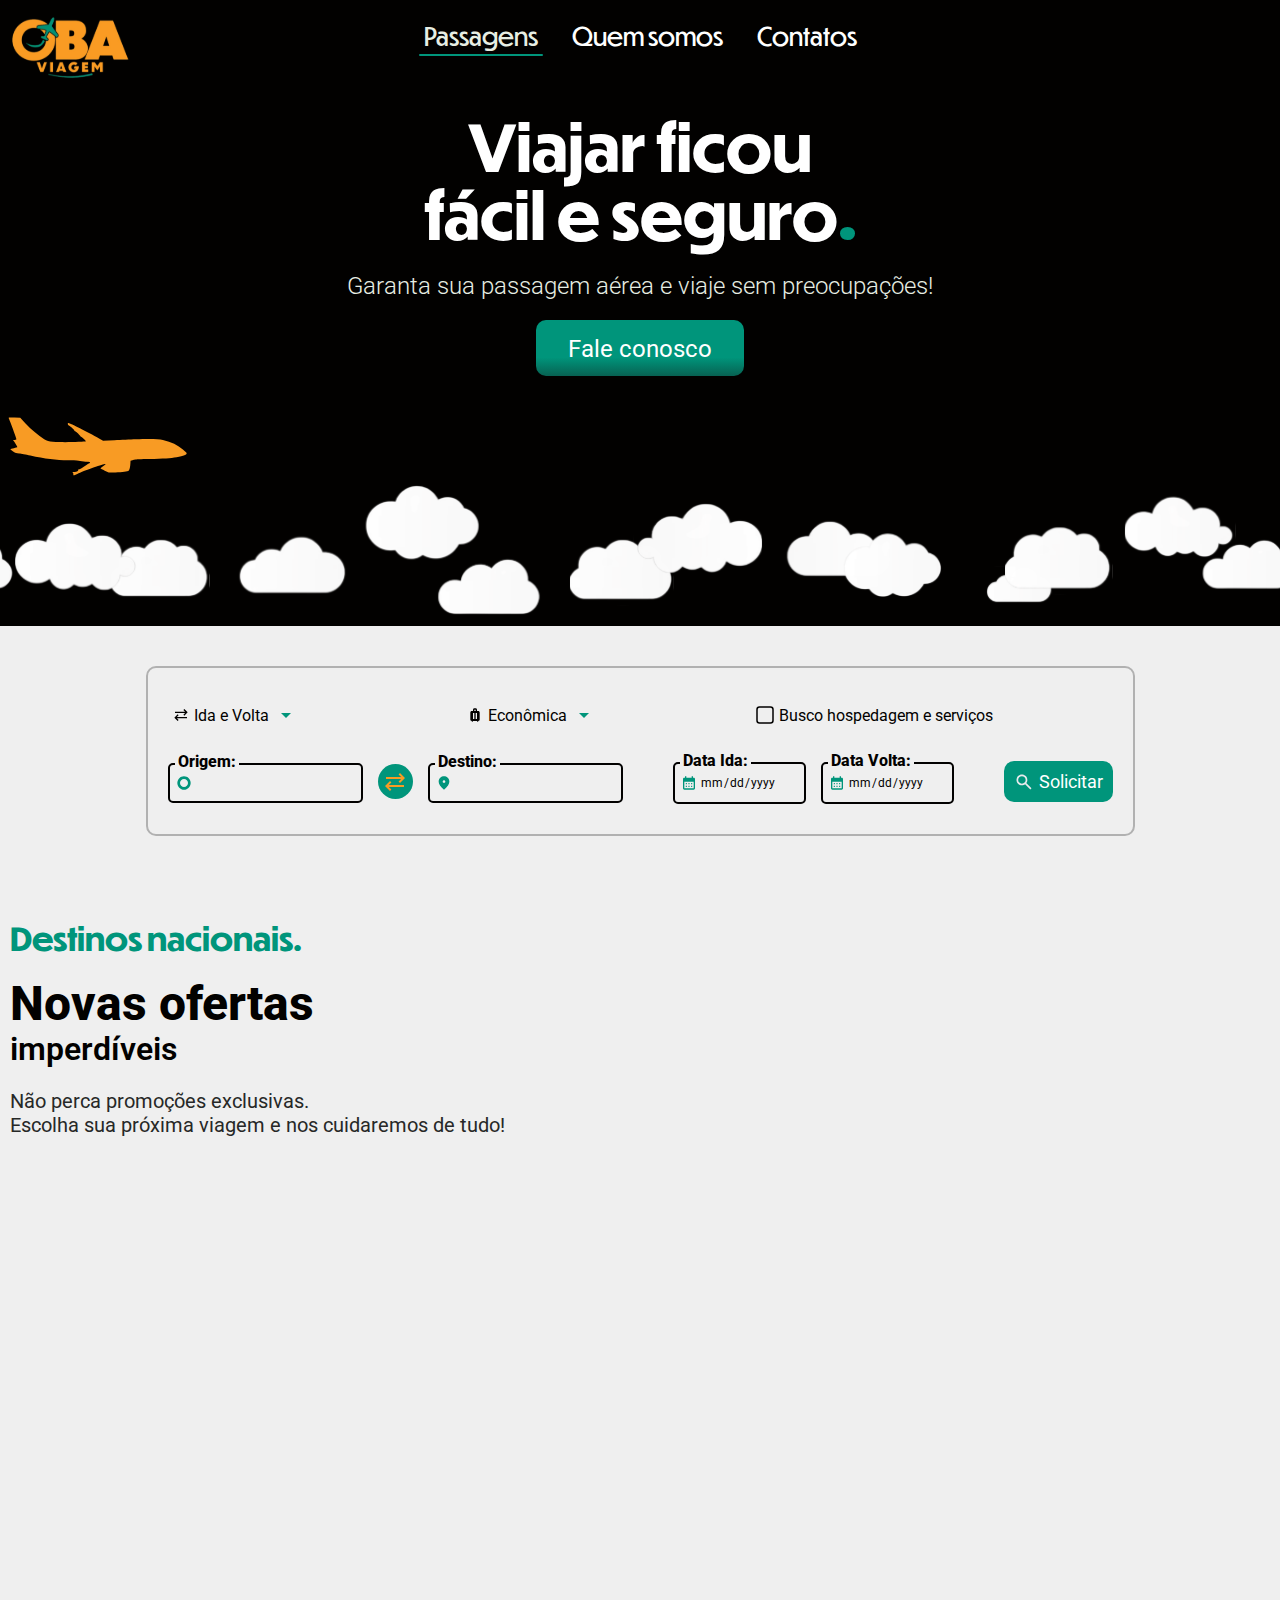
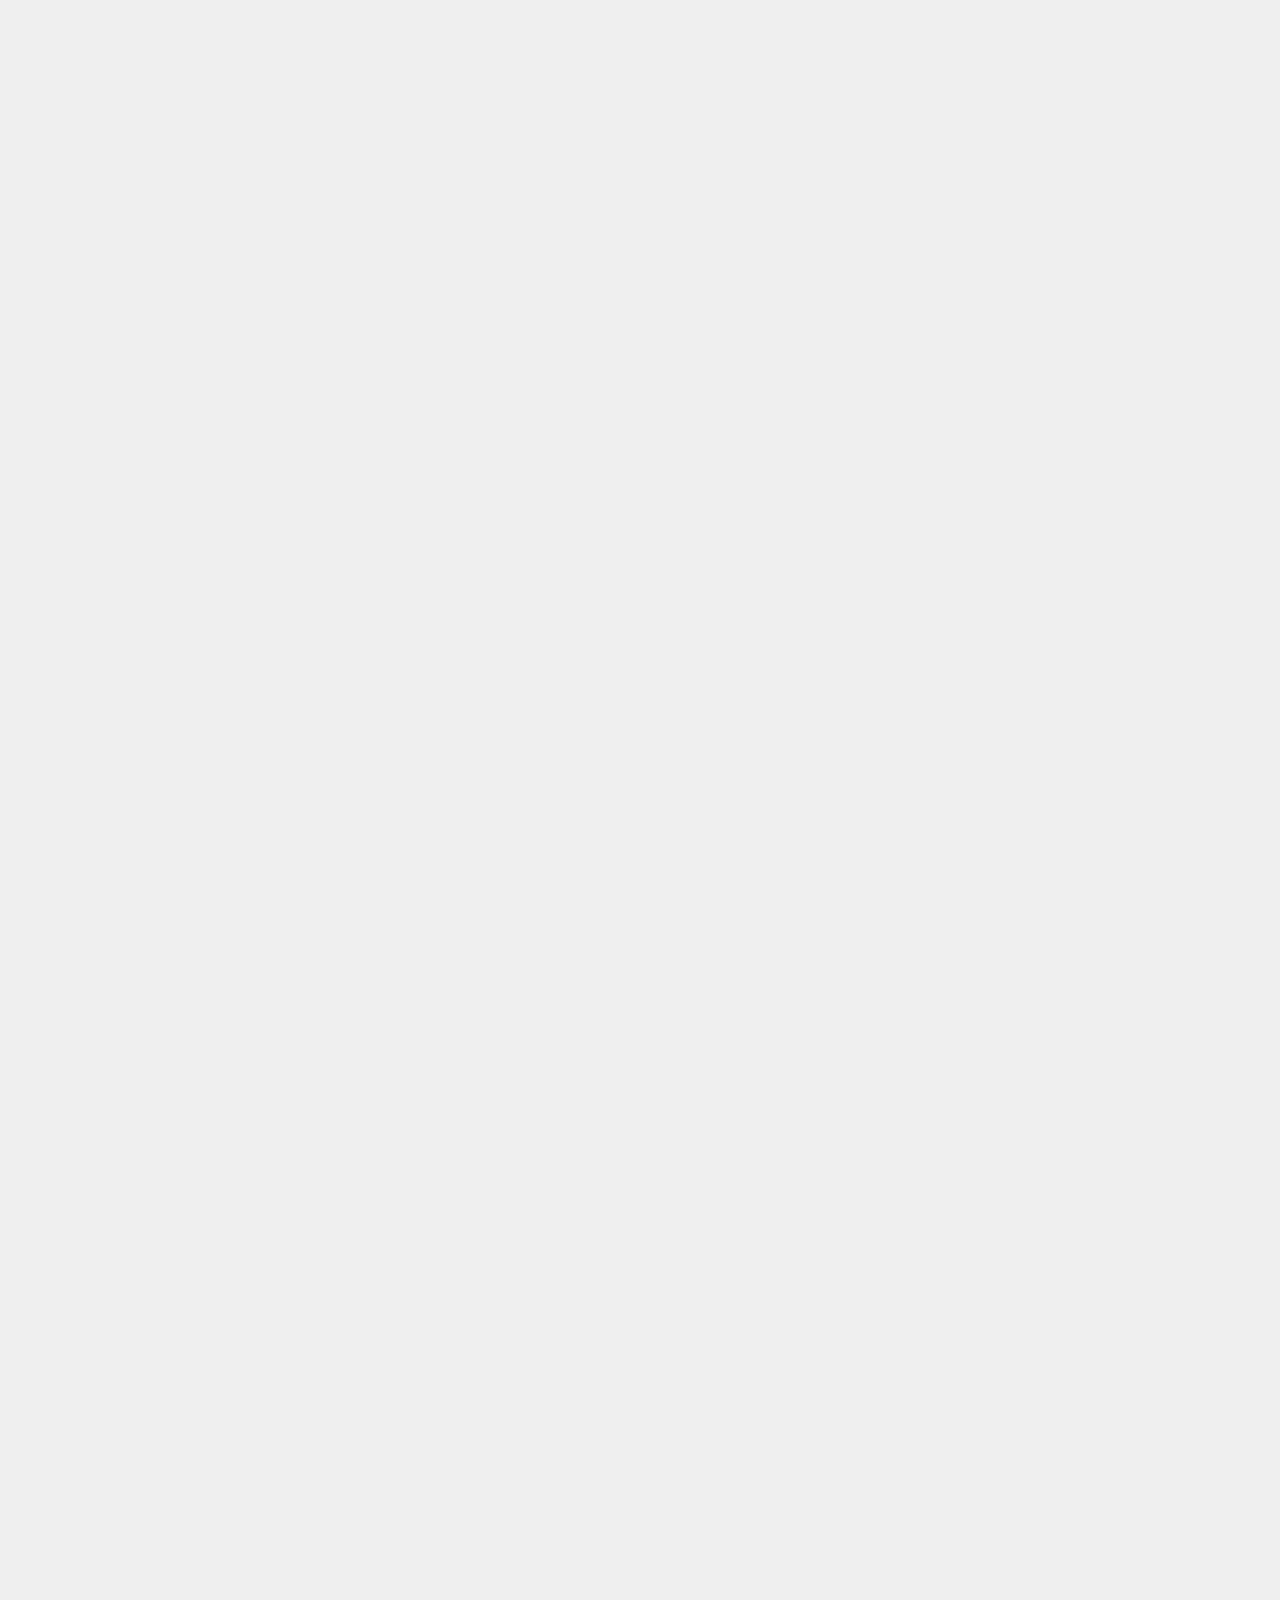
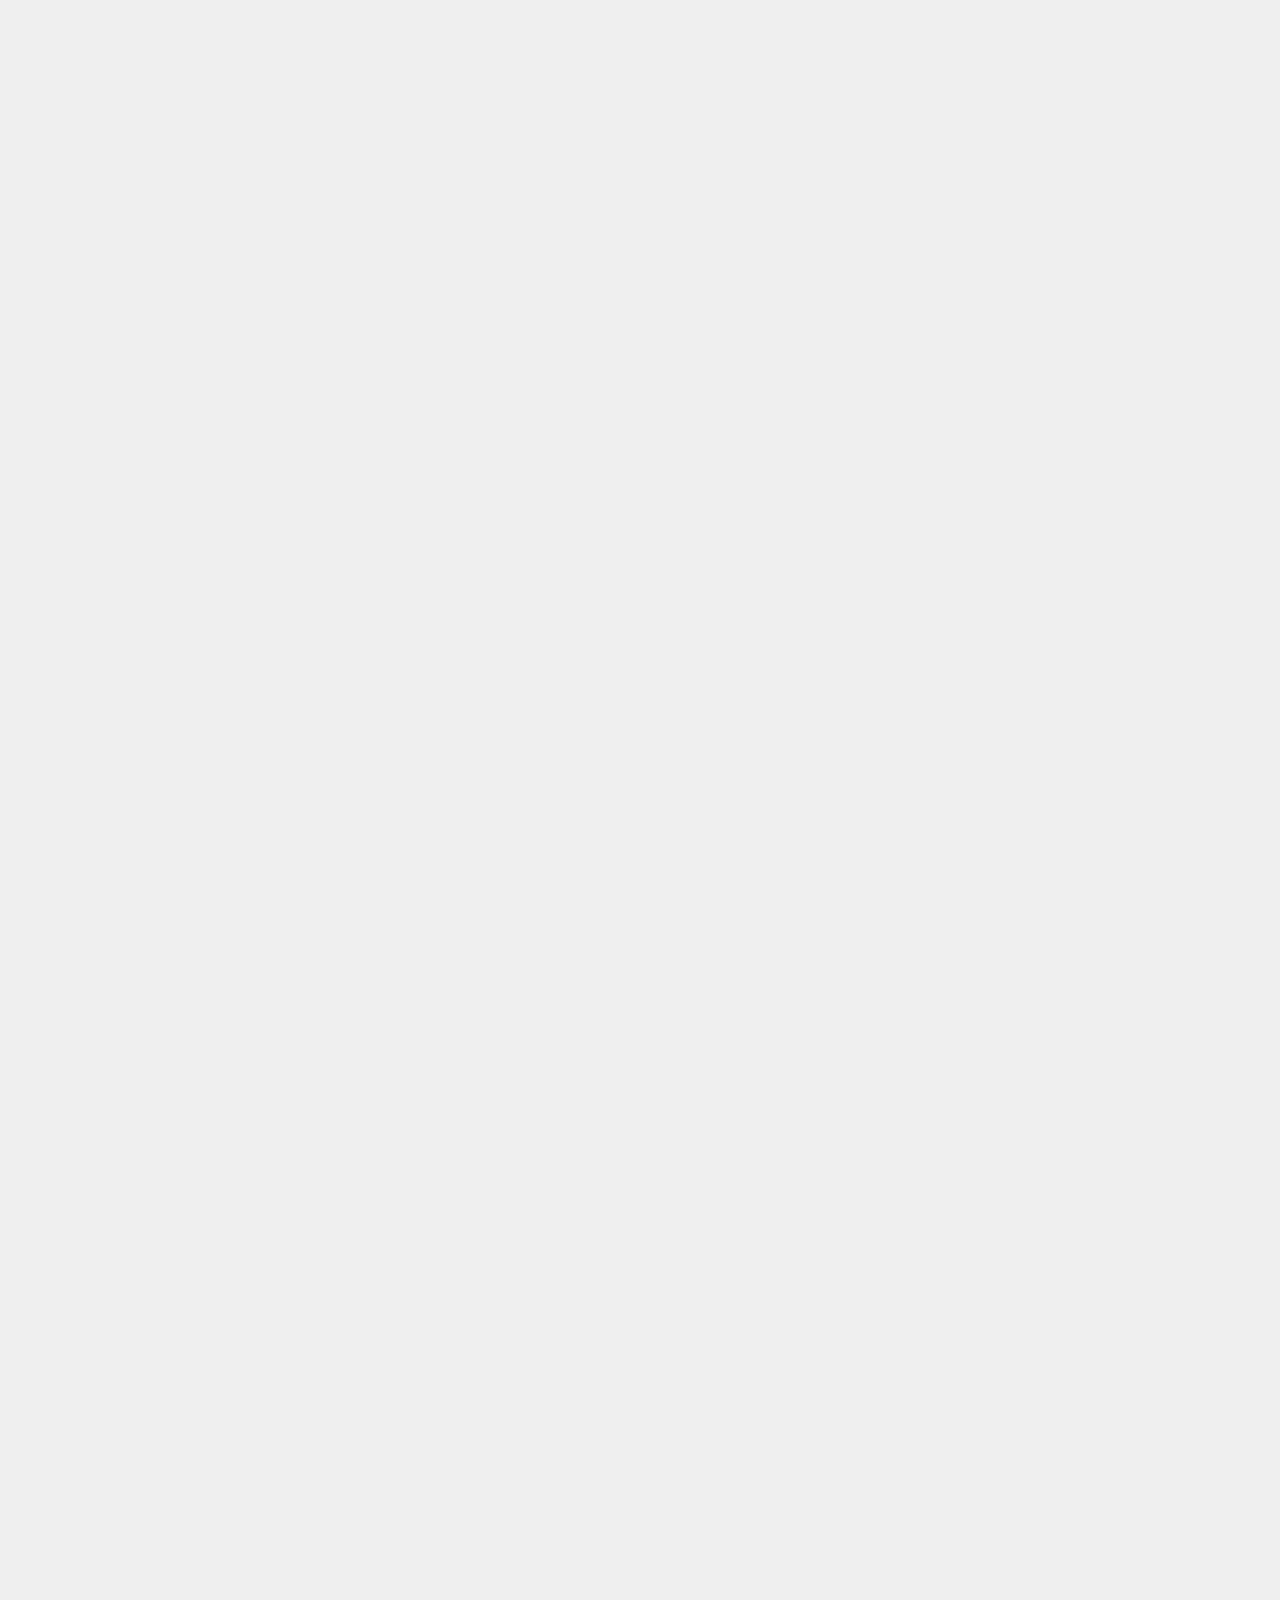
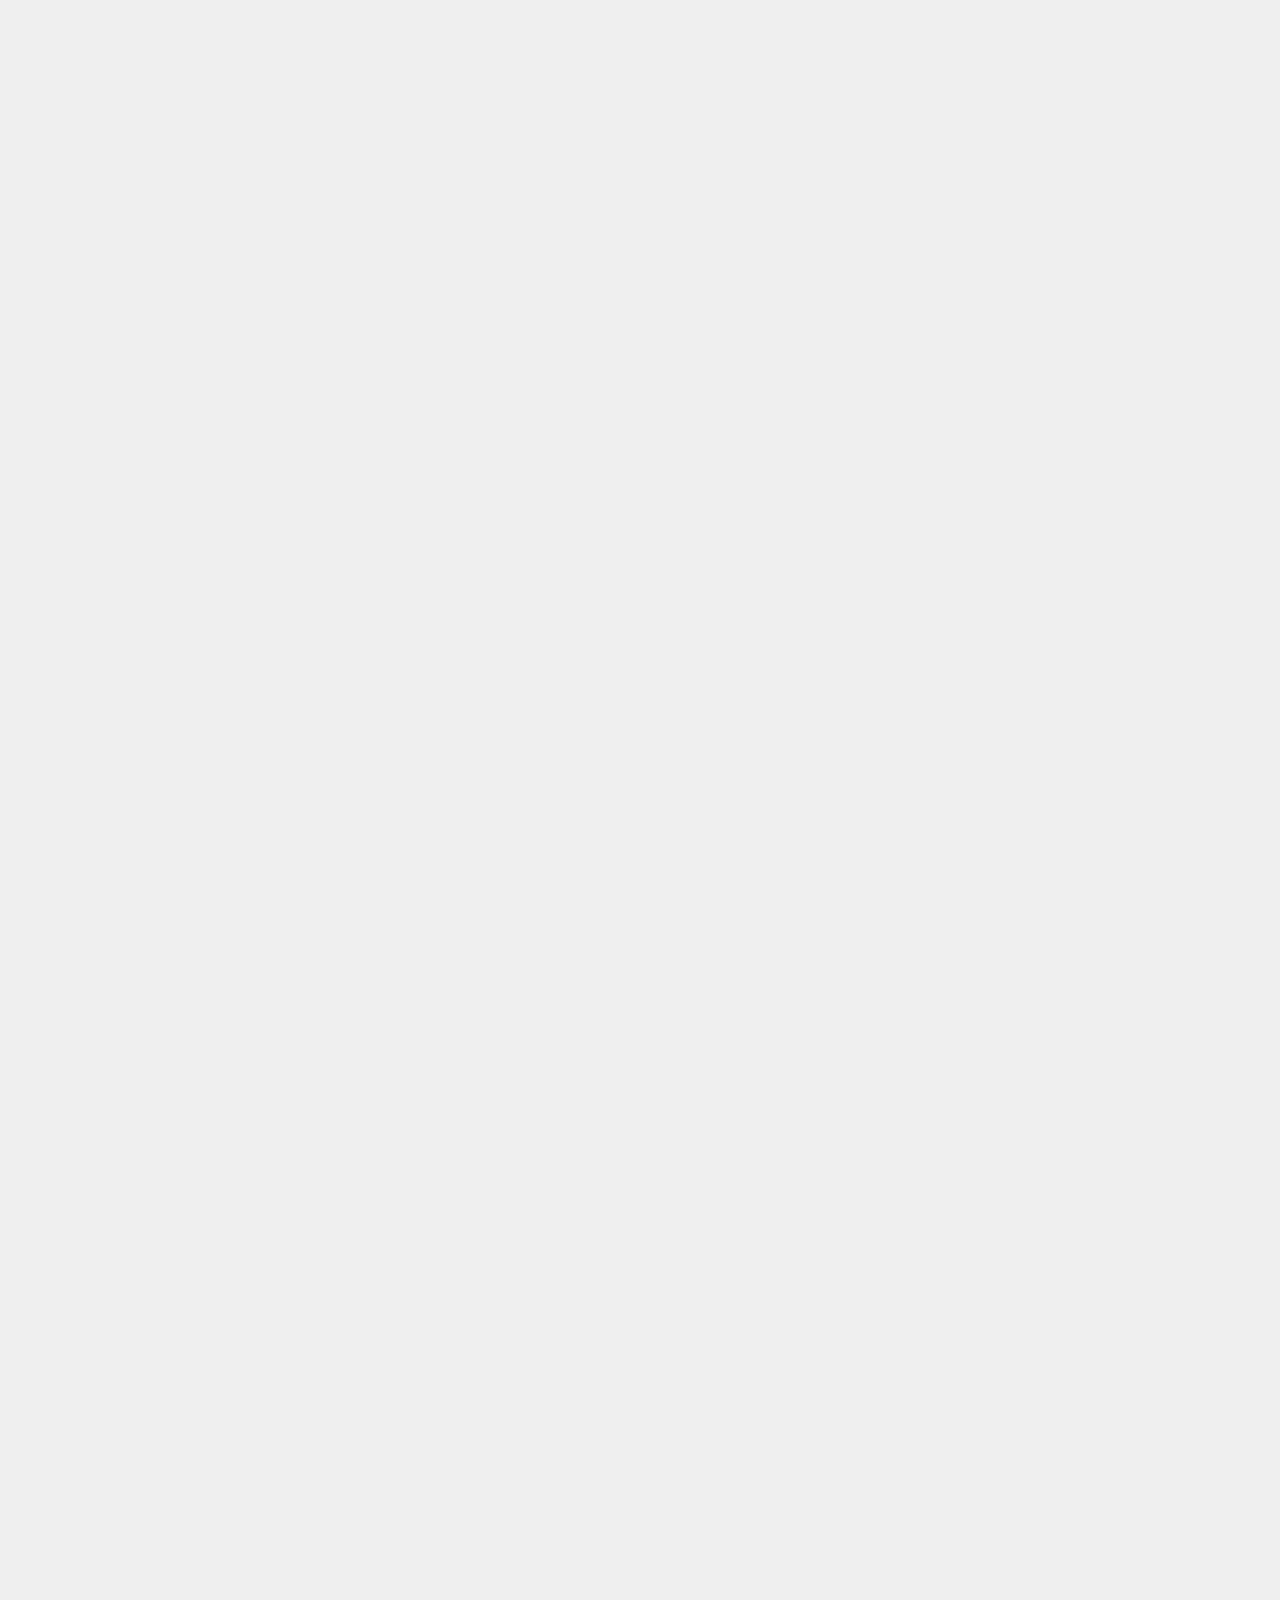
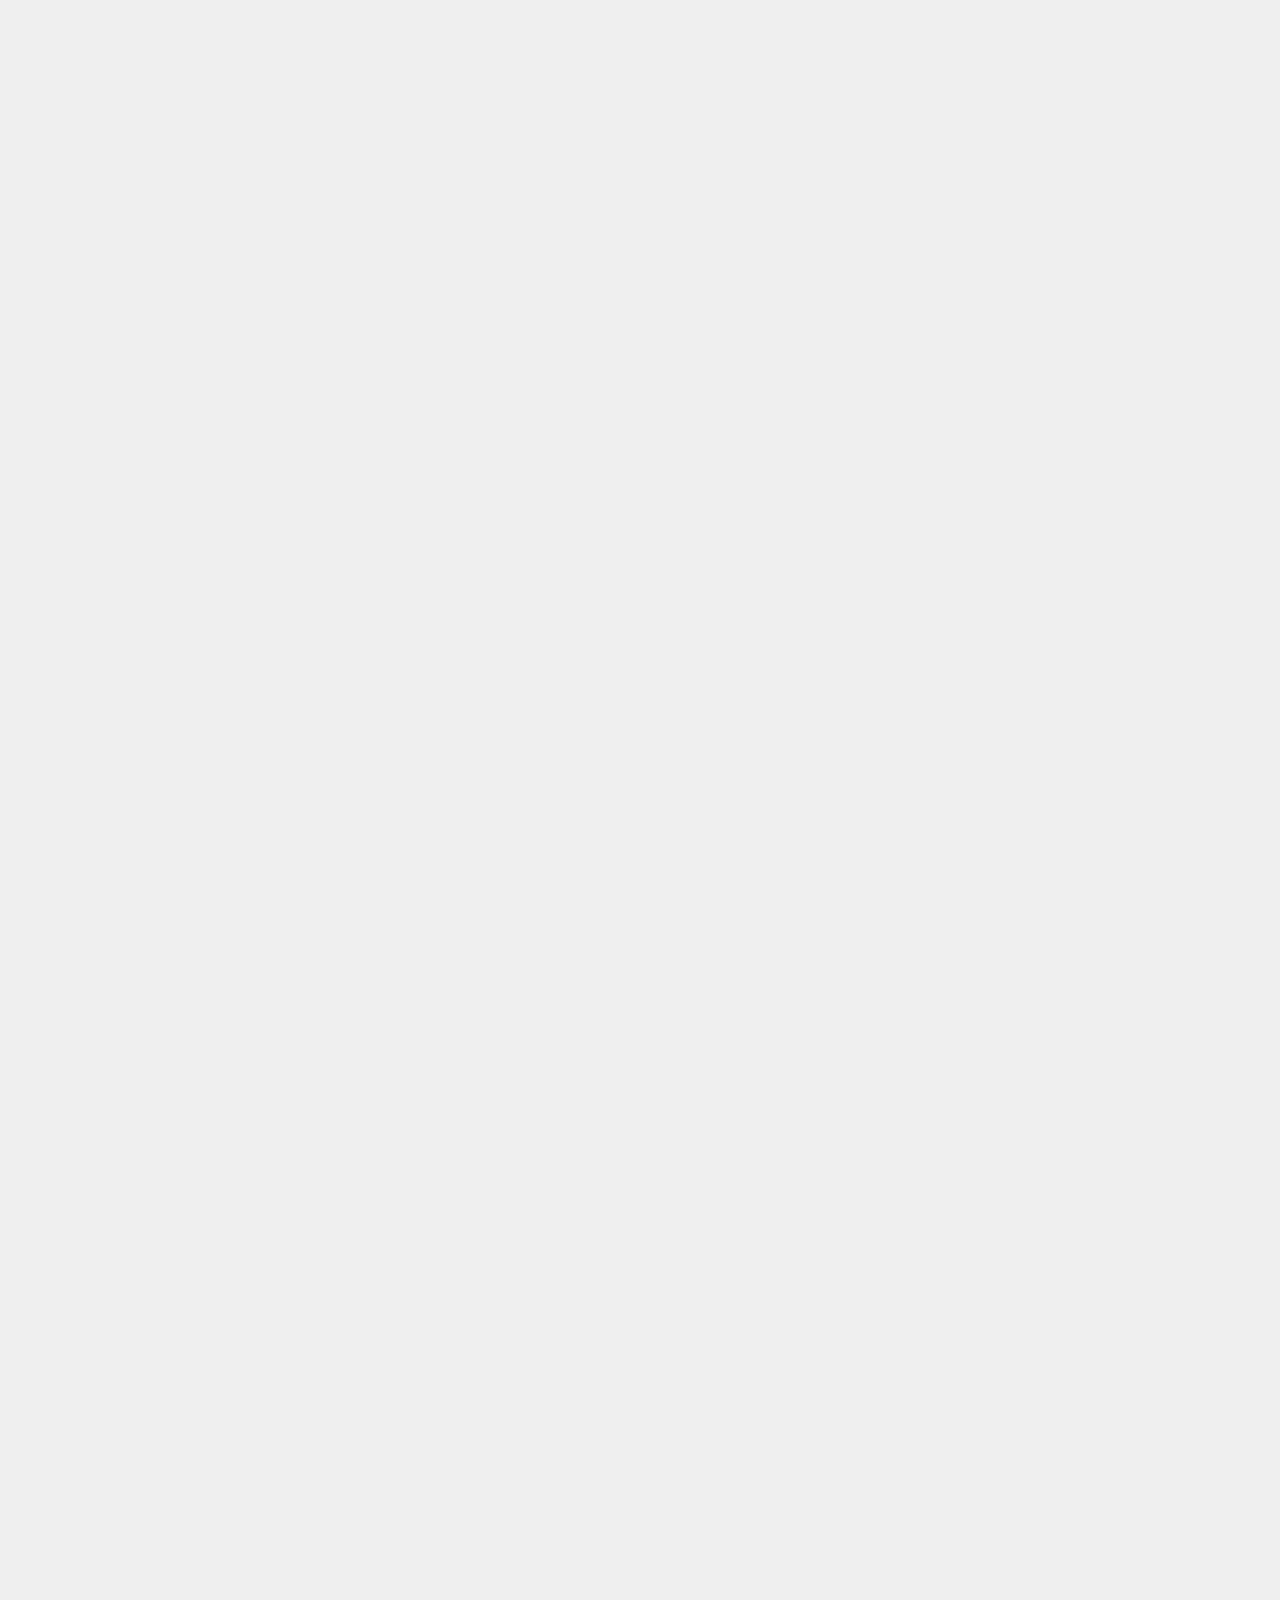
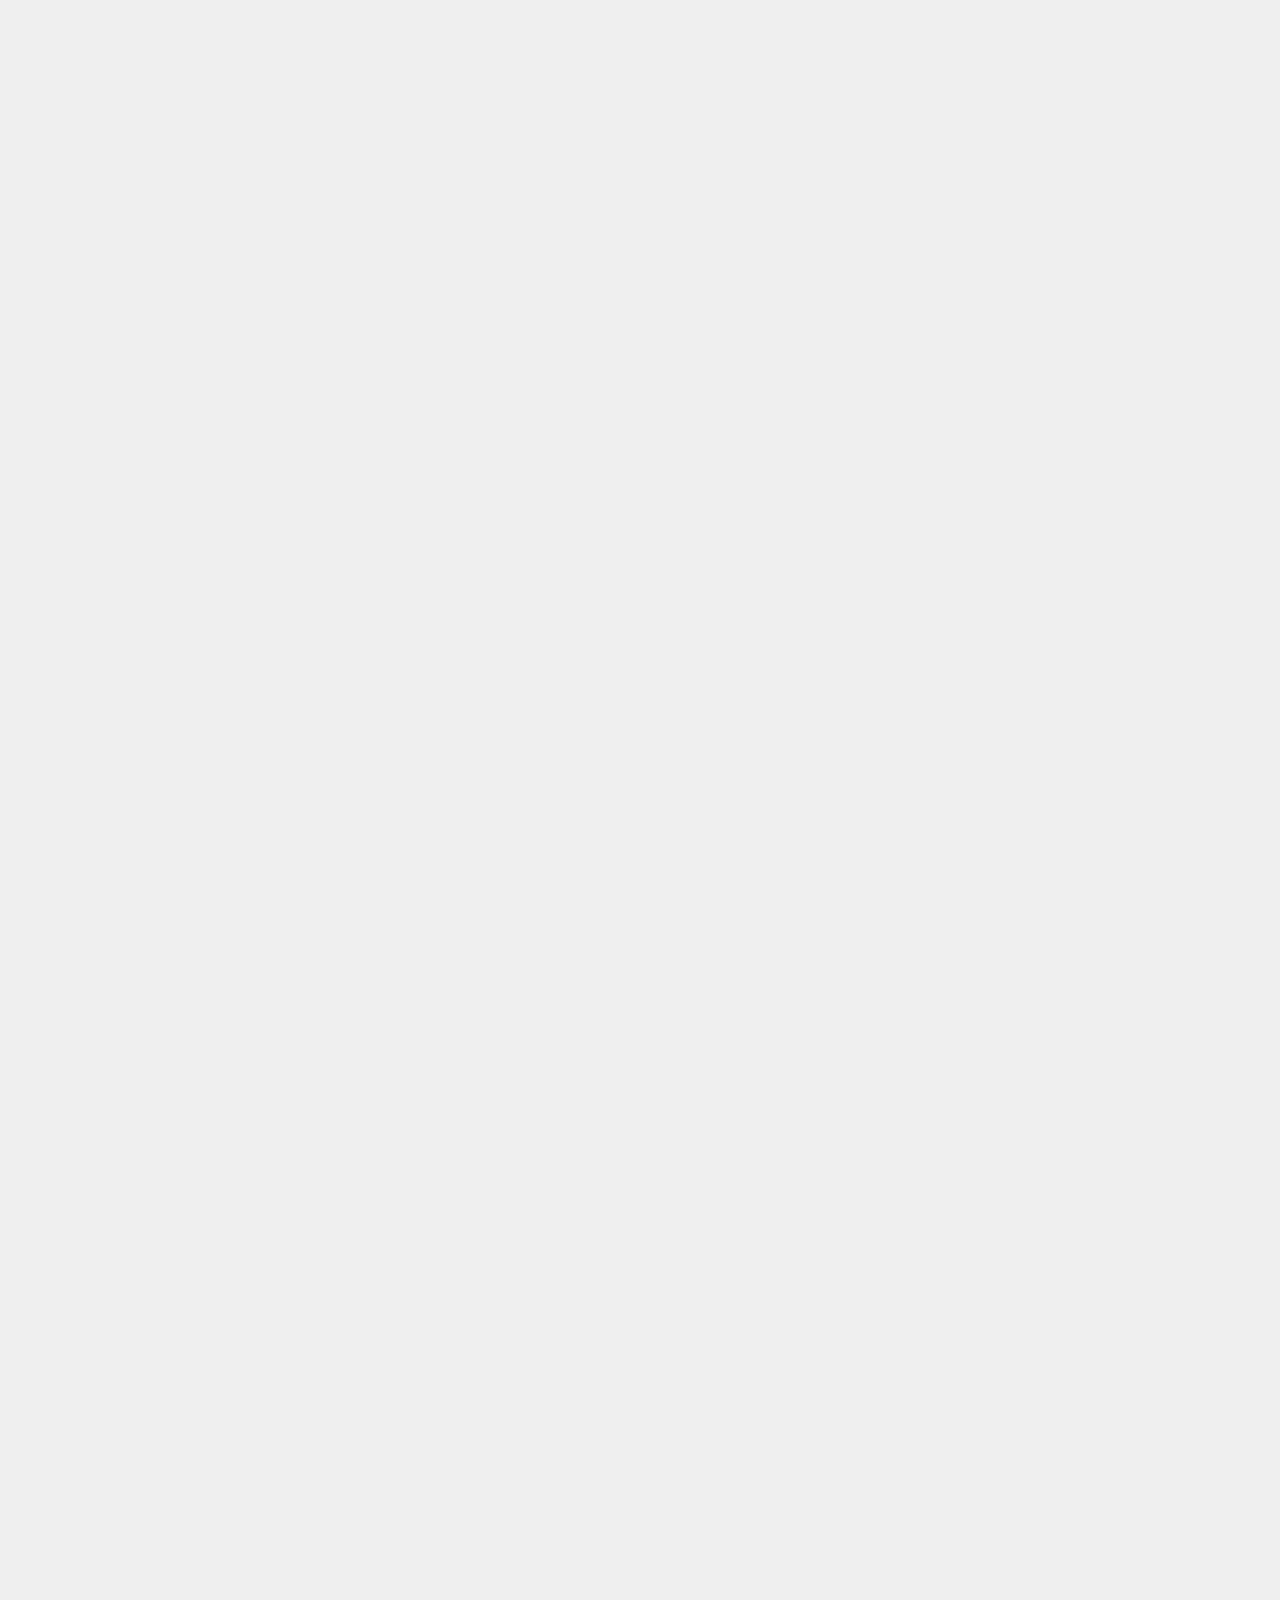
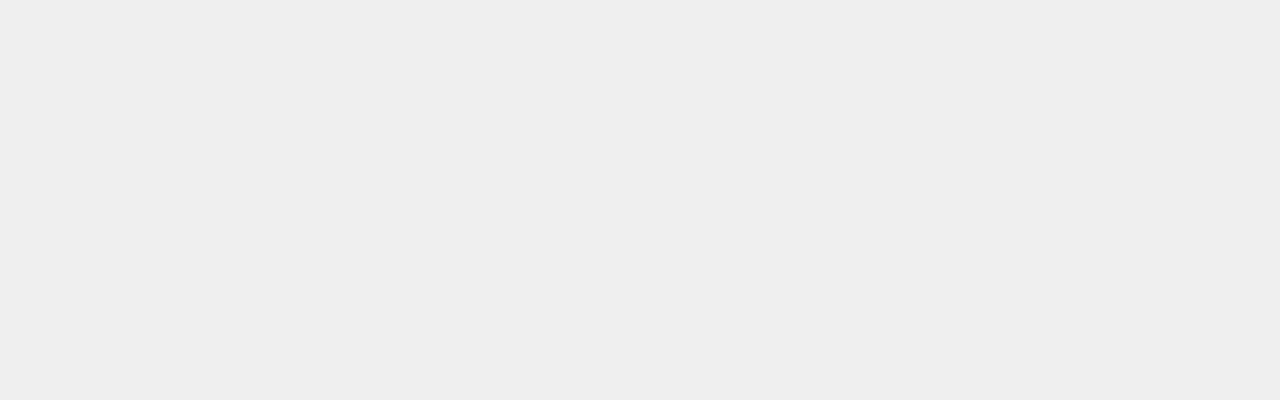
==== index.html @ 60257c6d "Initial commit" ====
<!DOCTYPE html>
<html lang="pr-BR">

<head>
  <meta charset="UTF-8">
  <meta name="viewport" content="width=device-width, initial-scale=1.0">
  <title>Document</title>
  <link rel="stylesheet" href="style.css">
</head>

<body>
  <div class="bc_B5">
    <div id="passasgens" class="container">
      <header>
        <img class="logo" src="img/logo.svg" alt="">
        <nav class="fonte1 corB1 M">
          <a class="atual" href="#passasgens">Passagens</a>
          <a href="#quemsomos">Quem somos</a>
          <a href="#contato">Contatos</a>
        </nav>
      </header>

      <section id="home" class="parallax">
        <div class="text">
          <h1 class="fonte1 corB1 GG bold">Viajar ficou <br> fácil e seguro<span class="corA1 fonte3">.</span> </h1>
          <p class="fonte2 corA3 M">Garanta sua passagem aérea e viaje sem preocupações!</p>
          <button class="button1" onclick="enviarWhatsApp()">Fale conosco</button>
        </div>
        <div class="background-aviao"></div>
        <div class="background-nuvens"></div>
      </section>
    </div>
  </div>

  <section class="container containerSpace">
    <div class="div-form">
      <div class="div_asks">
        <div id="tipoVoo" class="select fonte2 corB5 D">
          <div class="selected">
            <div class="img_tipoVoo"></div>
            <p class="tipoVoo-textSelect" data-default="Ida e Volta" data-one="Ida"></p>
            <img class="arrow" src="img/arrow_down.svg" alt="">
          </div>
          <div class="options">
            <div title="IdaVolta">
              <input id="IdaVolta" name="option" type="radio" checked="" />
              <label class="option" for="IdaVolta" data-txt="Ida e Volta"></label>
            </div>
            <div title="Ida">
              <input id="Ida" name="option" type="radio" />
              <label class="option" for="Ida" data-txt="Ida"></label>
            </div>
          </div>
        </div>
        <div id="tipoClasse" class="select fonte2 corB5 D">
          <div class="selected">
            <img src="img/icon_bag.svg" alt="">
            <p class="tipoClasse-textSelect" data-default="Econômica" data-one="Premium" data-two="Executiva"></p>
            <img class="arrow" src="img/arrow_down.svg" alt="">
          </div>
          <div class="options">
            <div title="Economica">
              <input id="economica" name="option1" type="radio" checked="" />
              <label class="option1" for="economica" data-txt="Econômica"></label>
            </div>
            <div title="Premium">
              <input id="premium" name="option1" type="radio" />
              <label class="option1" for="premium" data-txt="Premium"></label>
            </div>
            <div title="Executiva">
              <input id="executiva" name="option1" type="radio" />
              <label class="option1" for="executiva" data-txt="Executiva"></label>
            </div>
          </div>
        </div>
        <div id="hospedagem" class="fonte2 corB5 D">
          <div>
            <input type="checkbox" id="cbx" style="display: none;">
            <label for="cbx" class="check">
              <svg width="18px" height="18px" viewBox="0 0 18 18">
                <path d="M1,9 L1,3.5 C1,2 2,1 3.5,1 L14.5,1 C16,1 17,2 17,3.5 L17,14.5 C17,16 16,17 14.5,17 L3.5,17 C2,17 1,16 1,14.5 L1,9 Z"></path>
                <polyline points="1 9 7 14 15 4"></polyline>
              </svg>
            </label>
          </div>
          <label for="cbx" class="check1">Busco hospedagem e serviços</label>
        </div>
      </div>

      <form action="post" id="form">
        <div class="input_locais">
          <div class="coolinput">
            <label for="input_origem" class="text label1 fonte2 D bold corB5">Origem:</label>
            <label for="input_origem" class="label2">
              <img src="img/icon_Trip.svg" alt="">
              <input type="text" placeholder="" id="input_origem" name="input_origem" class="input fonte2 PP regular corB5" required>
            </label>
          </div>

          <div class="input_detalhe"></div>

          <div class="coolinput">
            <label for="input_destino" class="text label1 fonte2 D bold corB5">Destino:</label>
            <label for="input_destino" class="label2">
              <img src="img/icon_Location.svg" alt="">
              <input type="text" placeholder="" id="input_destino" name="input_destino" class="input fonte2 PP regular corB5" required>
            </label>

          </div>
        </div>
        <div class="input_datas">
          <div class="coolinput">
            <label for="input_dataIda" class="text label1 fonte2 D bold corB5">Data Ida:</label>
            <label for="input_dataIda" class="label2">
              <img src="img/icon_Calendar.svg" alt="">
              <input type="date" placeholder="" id="input_dataIda" name="input_dataIda" class="input fonte2 PP regular corB5" required>
            </label>
          </div>
          <div class="coolinput" id="dataVolta">
            <label for="input_dataVolta" class="text label1 fonte2 D bold corB5">Data Volta:</label>
            <label for="input_dataVolta" class="label2">
              <img src="img/icon_Calendar.svg" alt="">
              <input type="date" placeholder="" id="input_dataVolta" name="input_dataVolta" class="input fonte2 PP regular corB5" required>
            </label>
          </div>
        </div>

        <label class="label_submit">
          <img src="img/icon_submit.svg" alt="">
          <input type="submit" value="" class="input_submit" id="input_submit">
          <p class="fonte2 corB1 PP">Solicitar</p>
        </label>
      </form>
    </div>
  </section>

  <section id="destinosNacionais" class="container containerSpace containerSection">
    <div class="div-infos">
      <h2 class="fonte1 corA1 MM">Destinos nacionais<span class="fonte3">.</span></h2>
      <h3 class="fonte2 corB5 G LH_G bold">Novas ofertas <br>
        <span class="fonte2 corB5 MM semiBold">imperdíveis</span>
      </h3>
      <p class="fonte2 corB4 P regular">Não perca promoções exclusivas. <br>
        Escolha sua próxima viagem e nos cuidaremos de tudo!</p>
    </div>
    <div class="carousel1">

    </div>
  </section>


  <script src="JS/homeAnimation.js"></script>
  <script src="JS/mngWpp.js"></script>

</body>

</html>
---- style.css ----
@import "estilos/cores.css";
@import "estilos/fontes.css";
@import "estilos/utilitarios.css";
@import "estilos/header.css";
@import "estilos/home.css";
@import "estilos/formSolicitar.css";
@import "estilos/formSolicitarButtons.css";
@import "estilos/sections.css";

@import url("https://fonts.googleapis.com/css2?family=Poppins:ital,wght@0,100;0,200;0,300;0,400;0,500;0,600;0,700;0,800;0,900;1,100;1,200;1,300;1,400;1,500;1,600;1,700;1,800;1,900&family=Roboto:ital,wght@0,100..900;1,100..900&display=swap");
@font-face {
  font-family: "DunbarTall";
  src: url("/fonts/dunbarTall-regular.eot");
  src: url("/fonts/dunbarTall-regular.eot?#iefix") format("embedded-opentype"),
    url("/fonts/dunbarTall-regular.woff2") format("woff2"),
    url("/fonts/dunbarTall-regular.woff") format("woff");
  font-weight: 400;
  font-style: normal;
}

/* Fonte Bold */
@font-face {
  font-family: "DunbarTall";
  src: url("/fonts/dunbarTall-bold.eot");
  src: url("/fonts/dunbarTall-Bold.eot?#iefix") format("embedded-opentype"),
    url("/fonts/dunbarTall-bold.woff2") format("woff2"),
    url("/fonts/dunbarTall-bold.woff") format("woff");
  font-weight: 700;
  font-style: normal;
}

* {
  margin: 0;
  padding: 0;
  box-sizing: border-box;
}

body {
  background-color: var(--corB2);
  height: 10000px;
}

.container {
  position: relative;
  margin: 0 auto;
  max-width: 1440px;
}
.containerSpace {
  padding-left: 10px;
  padding-right: 10px;
}

.containerSection{
  margin-top: 80px;
}
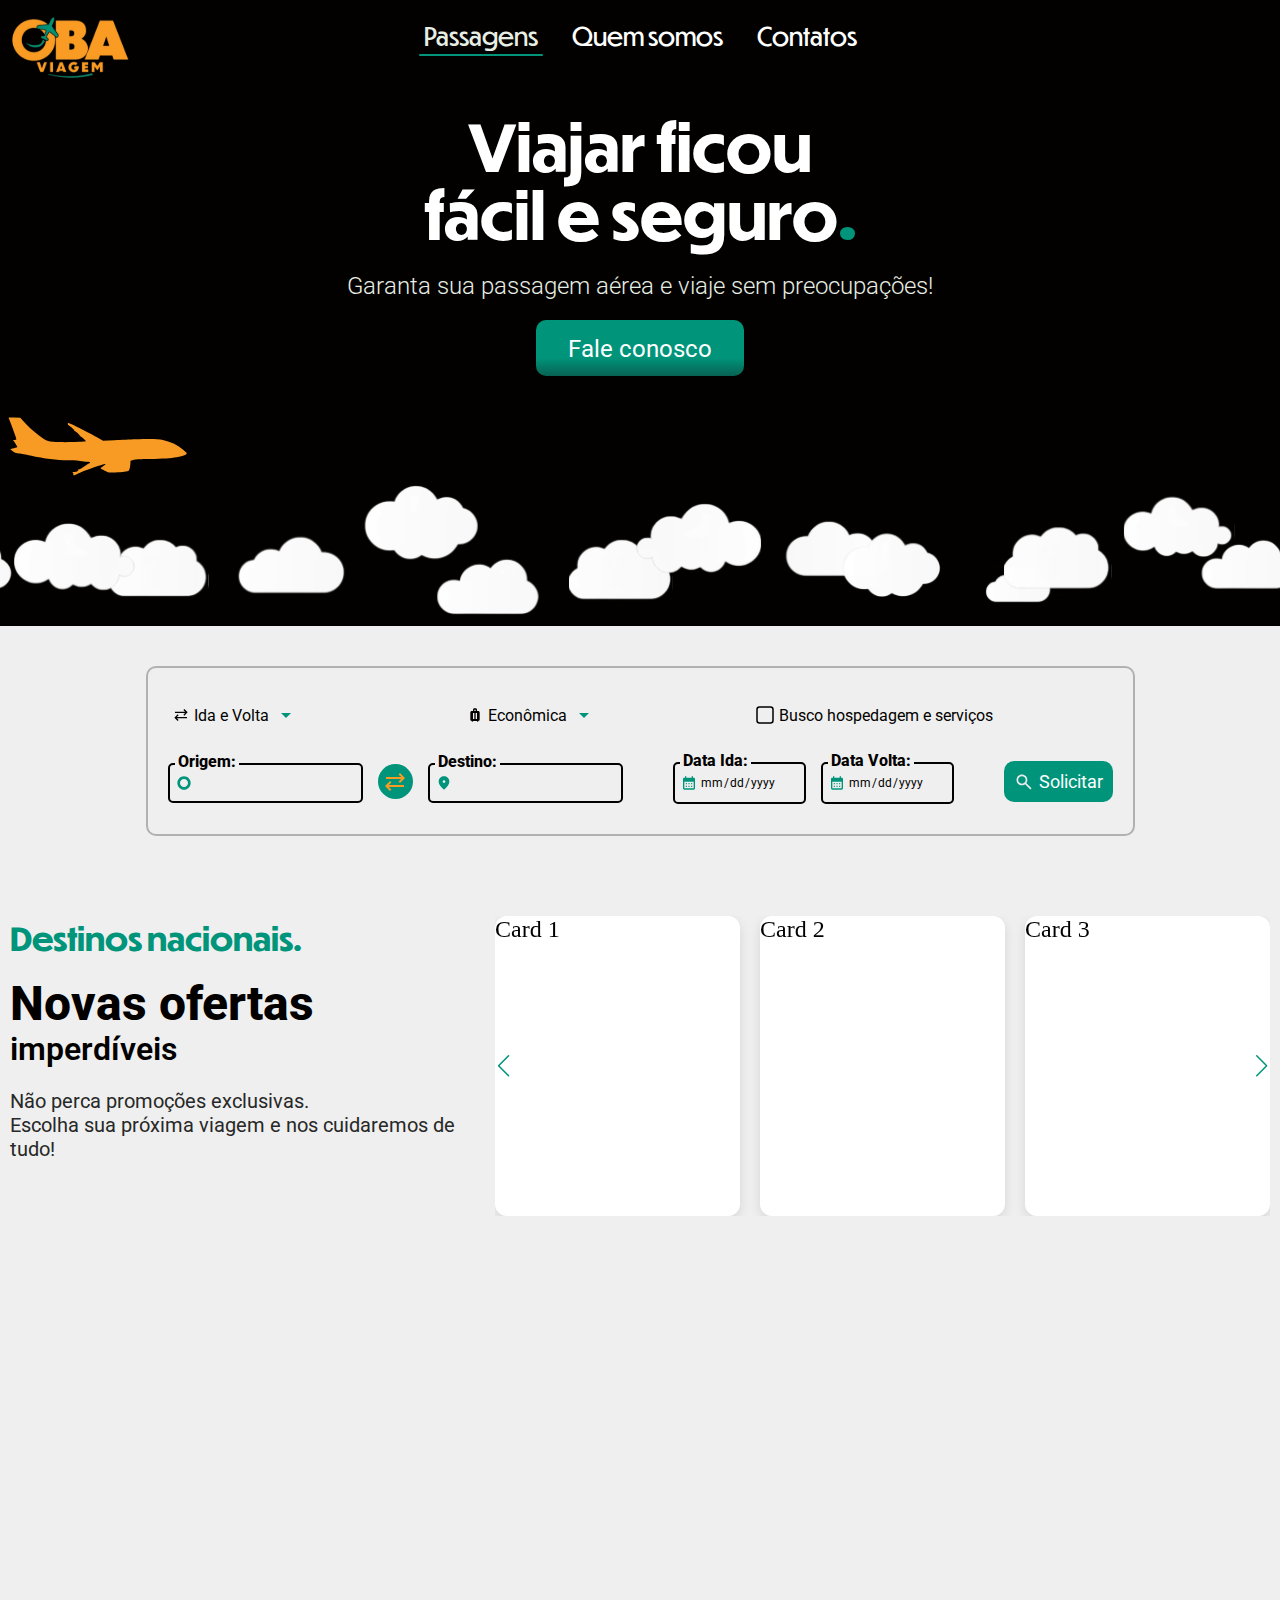
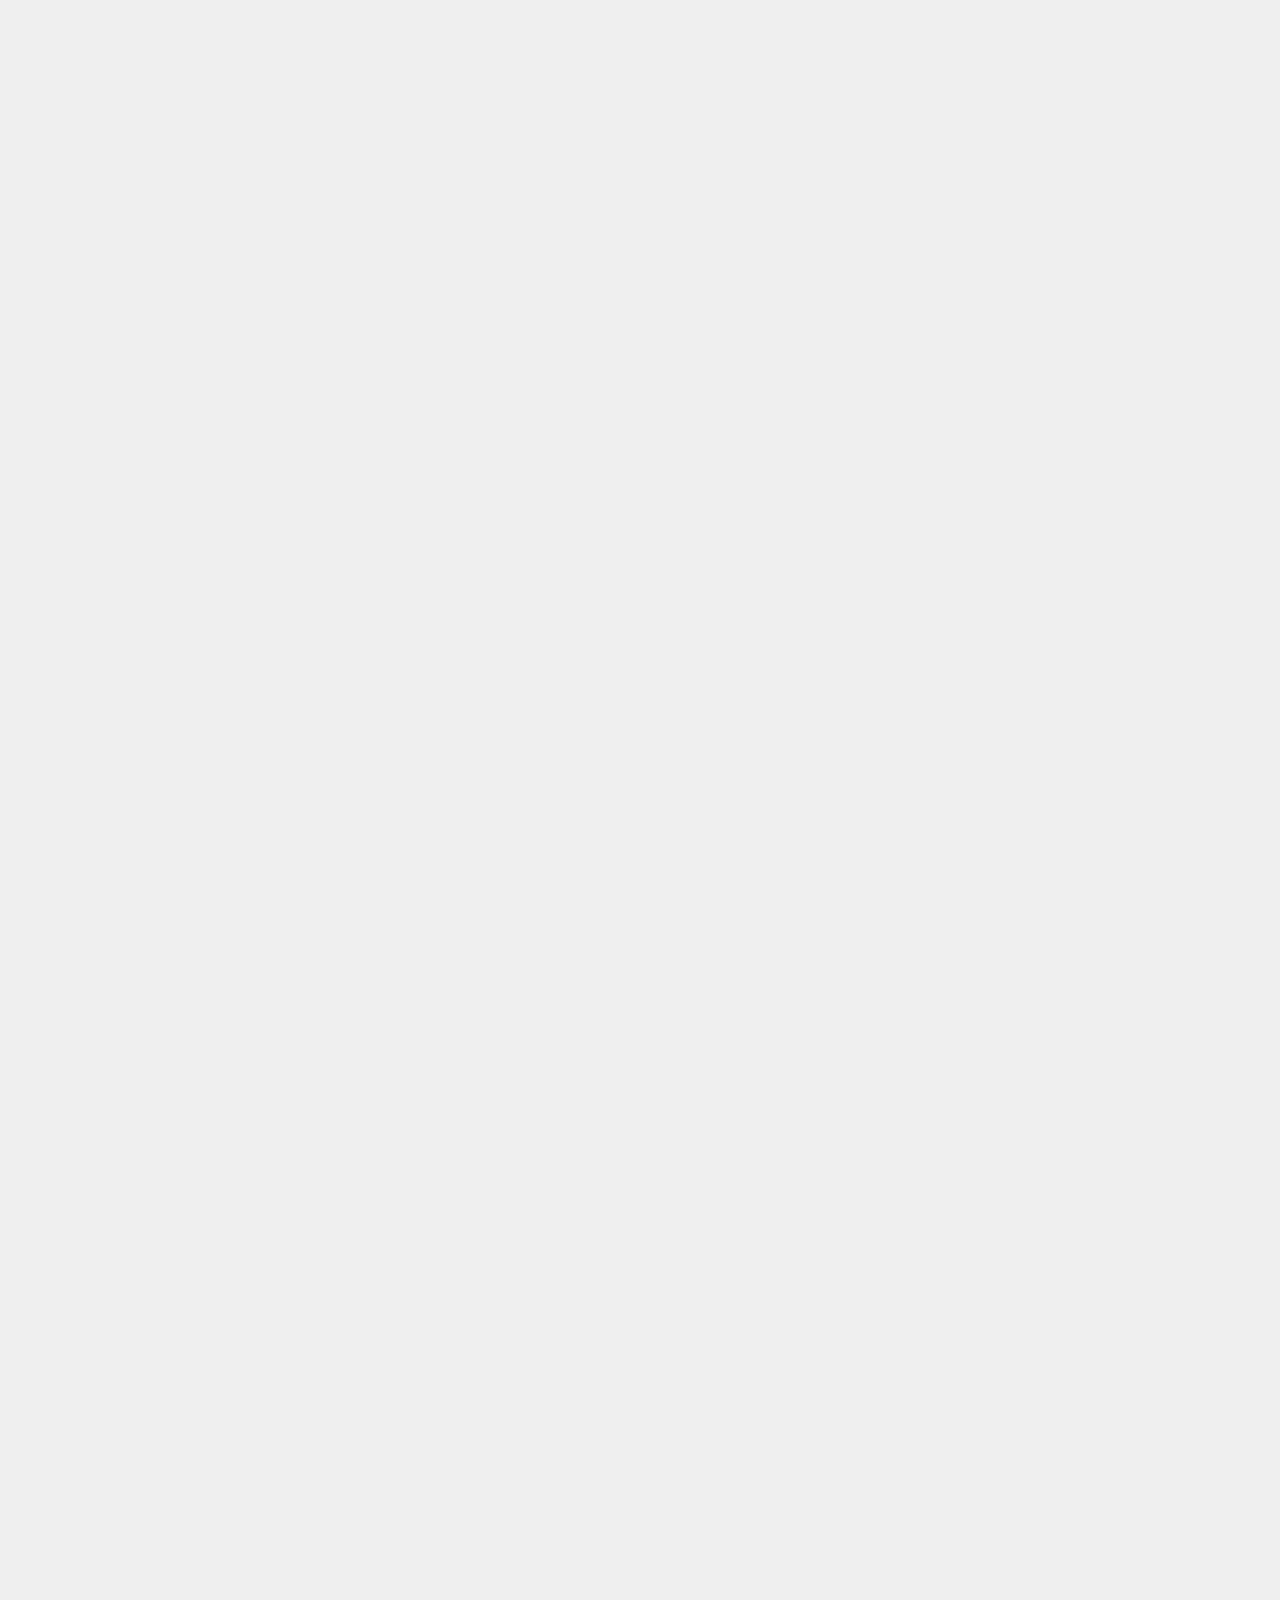
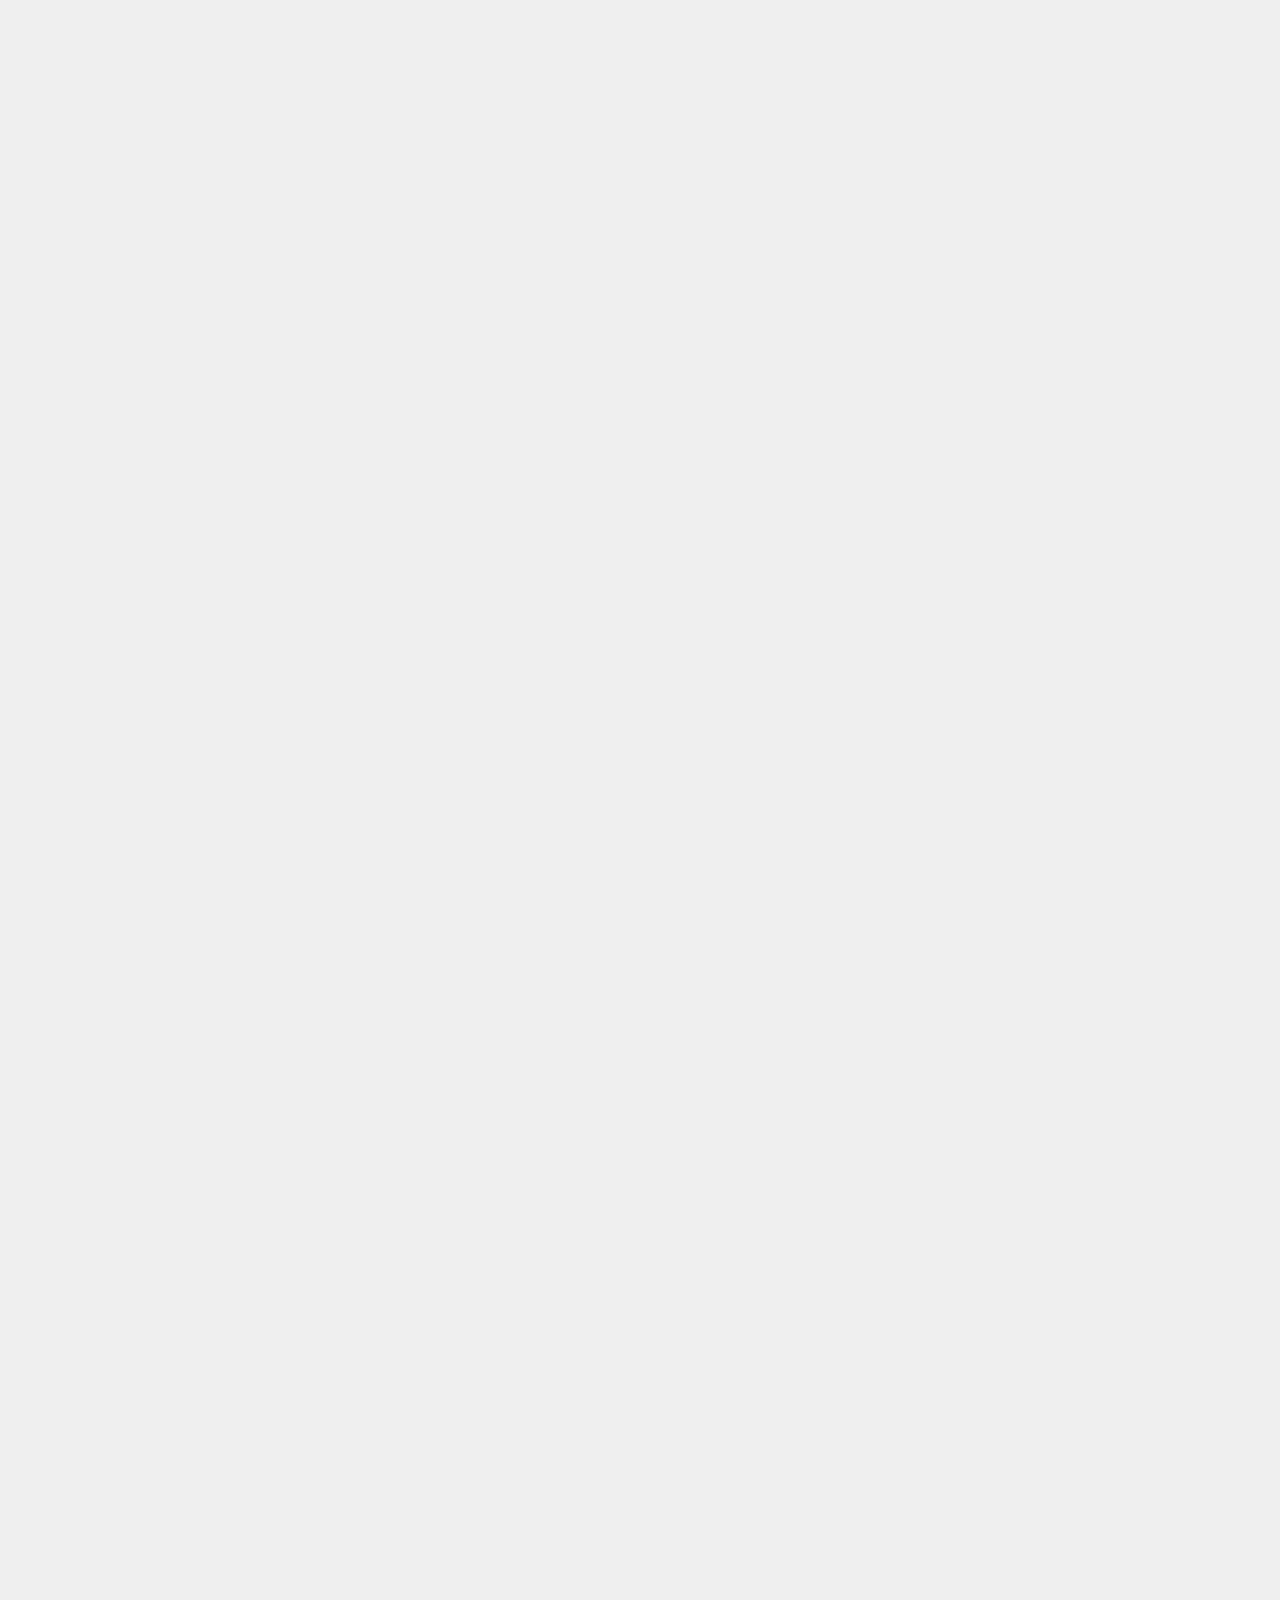
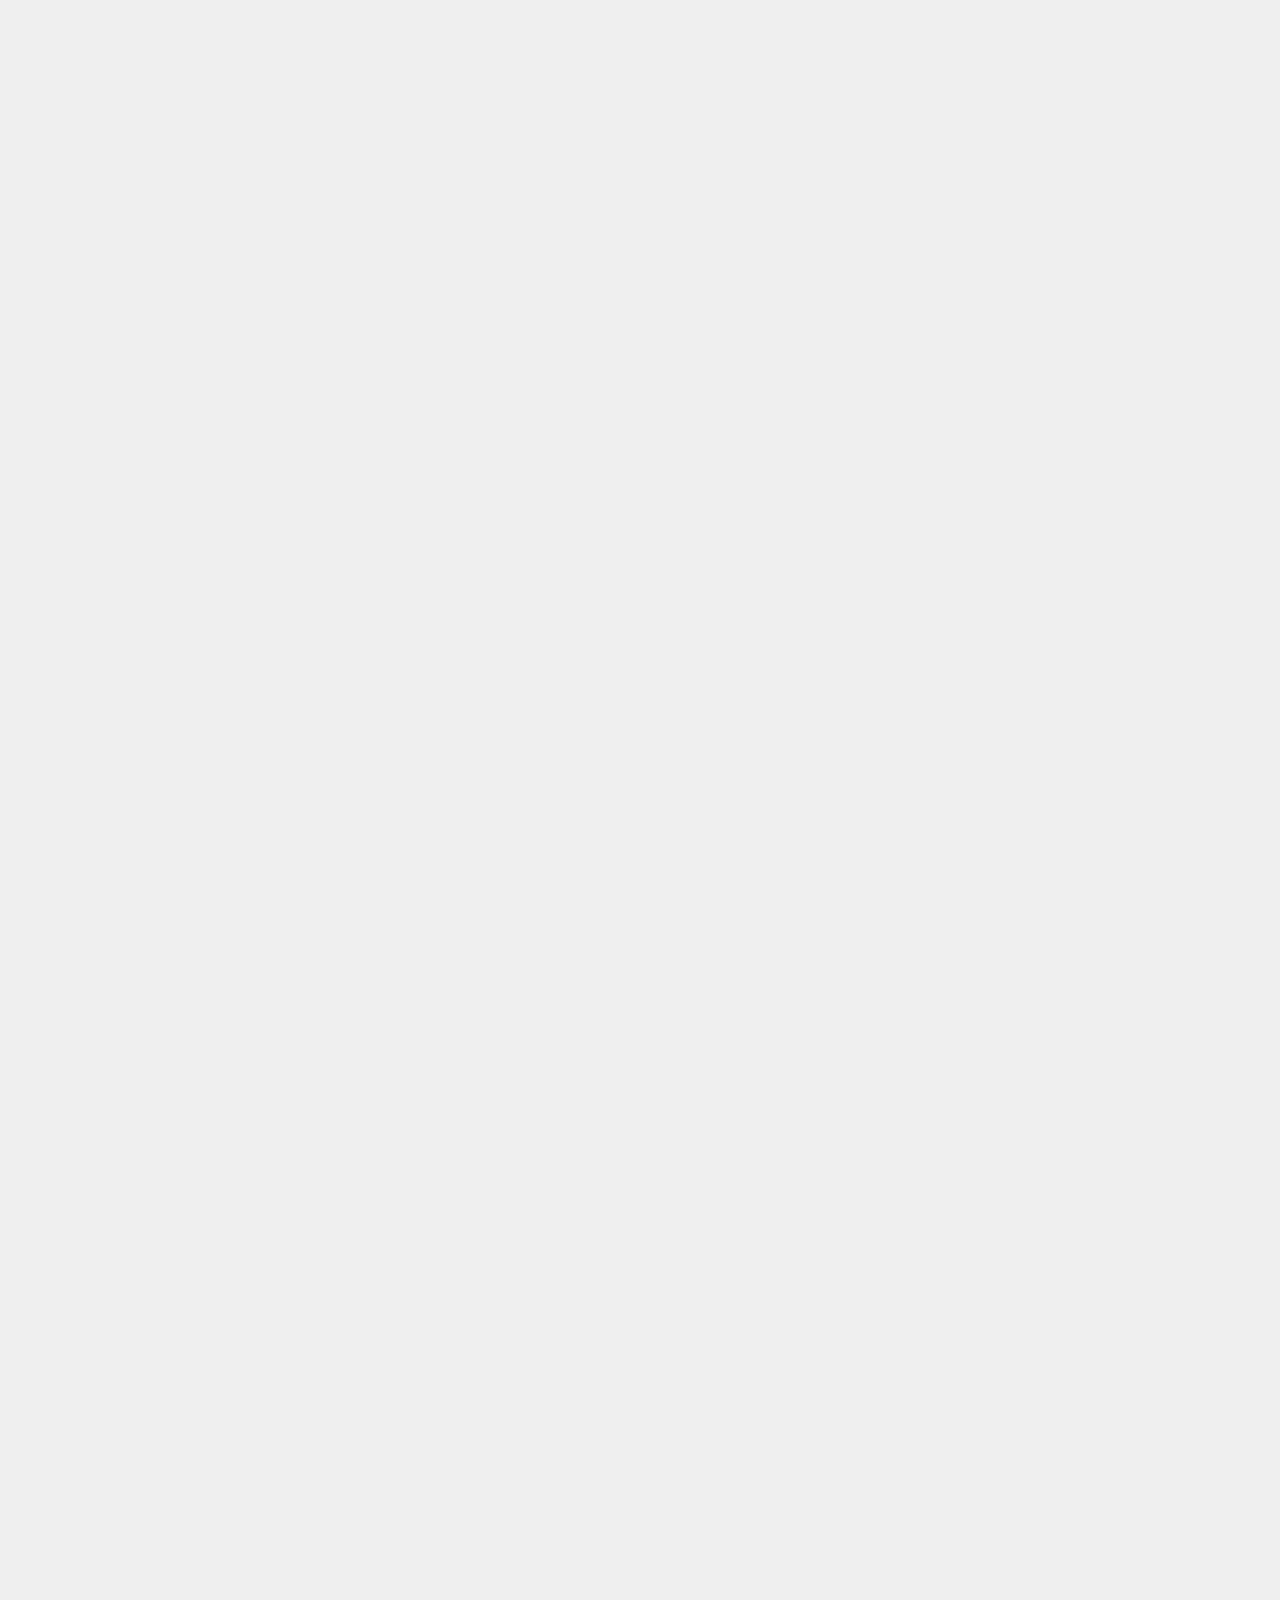
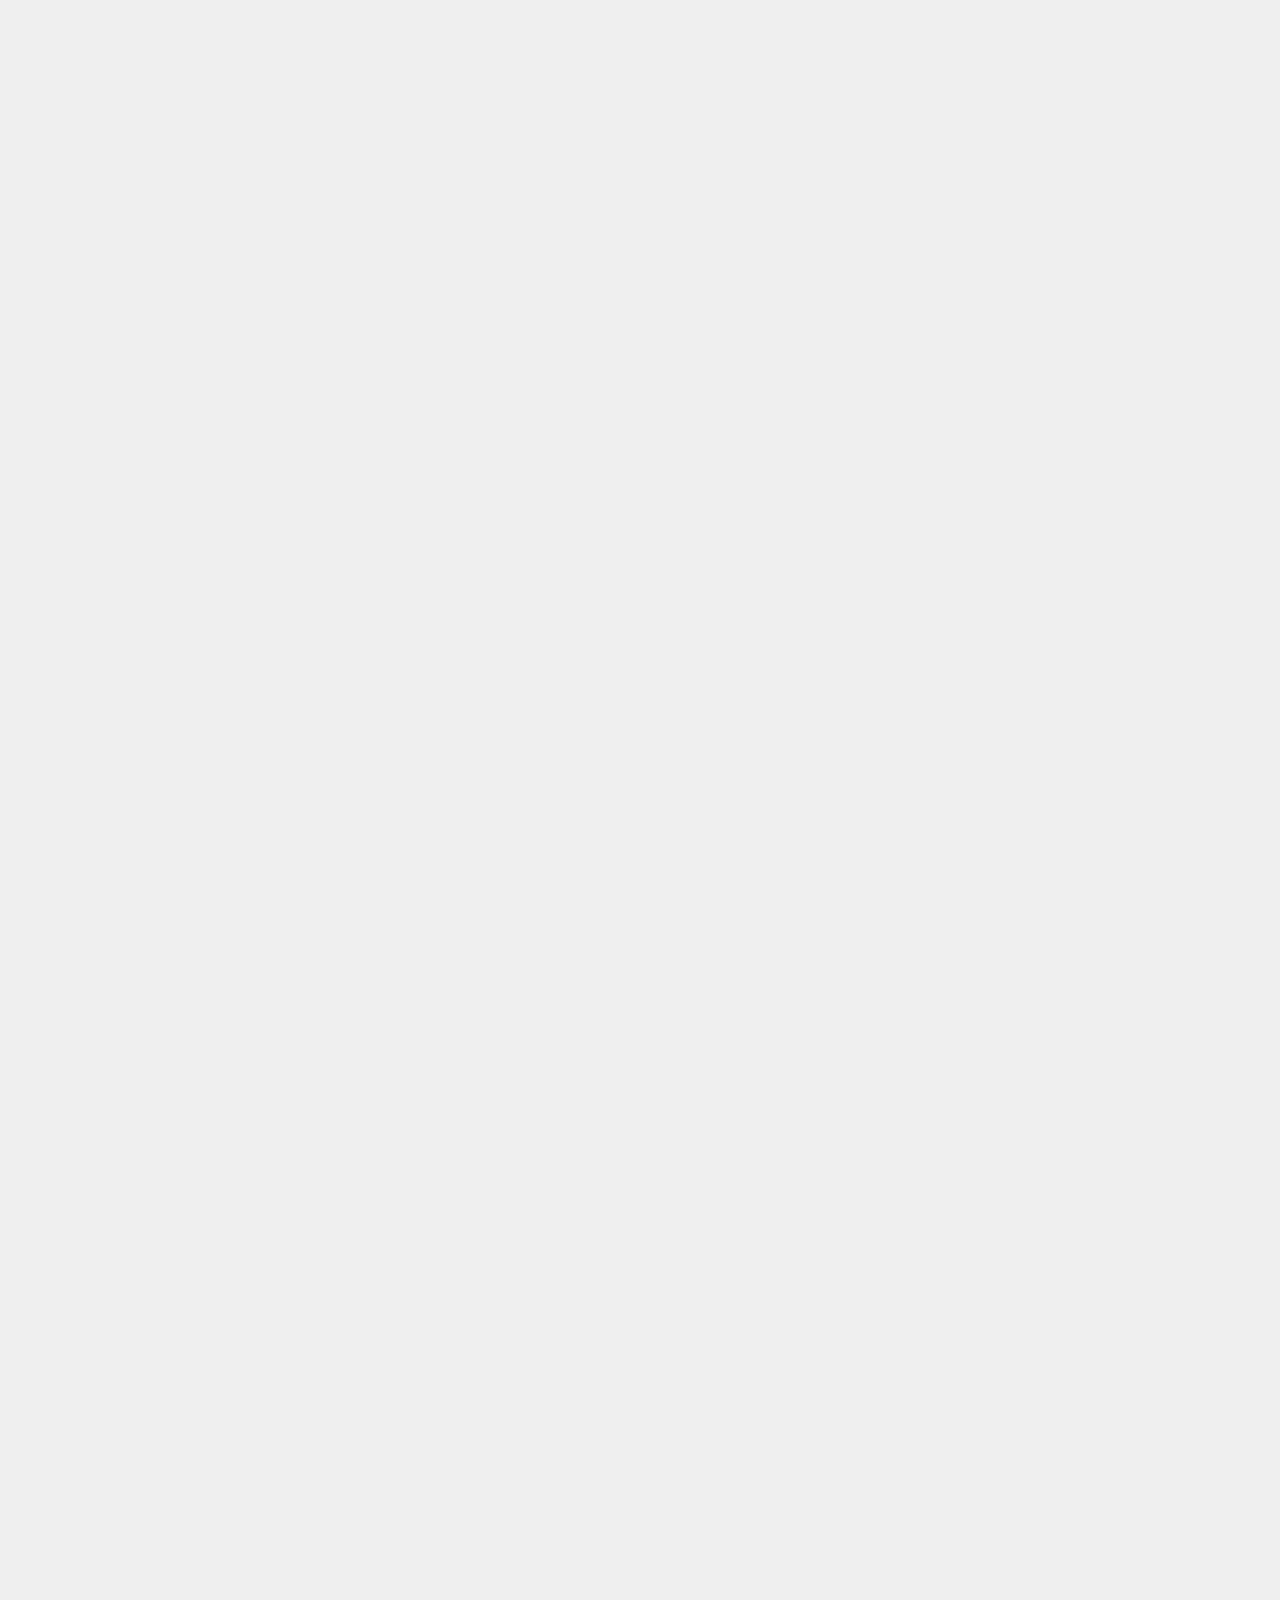
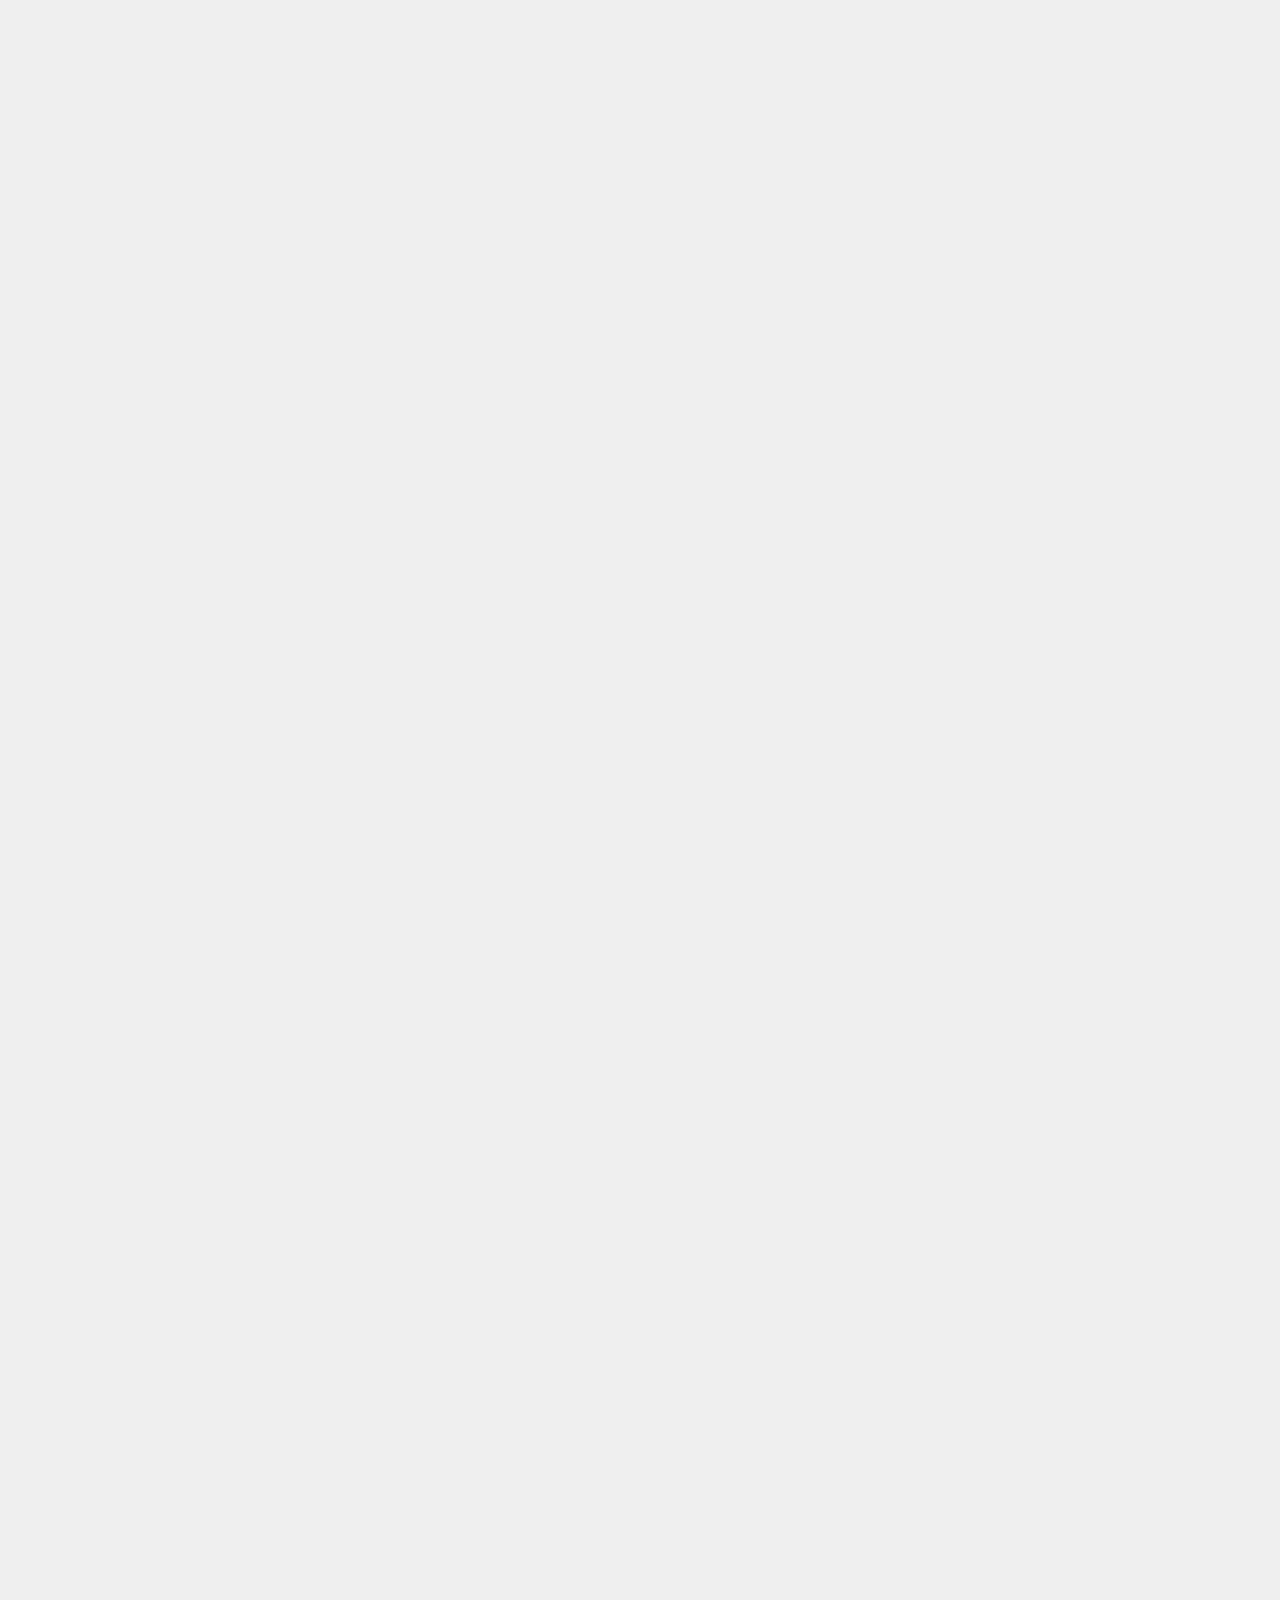
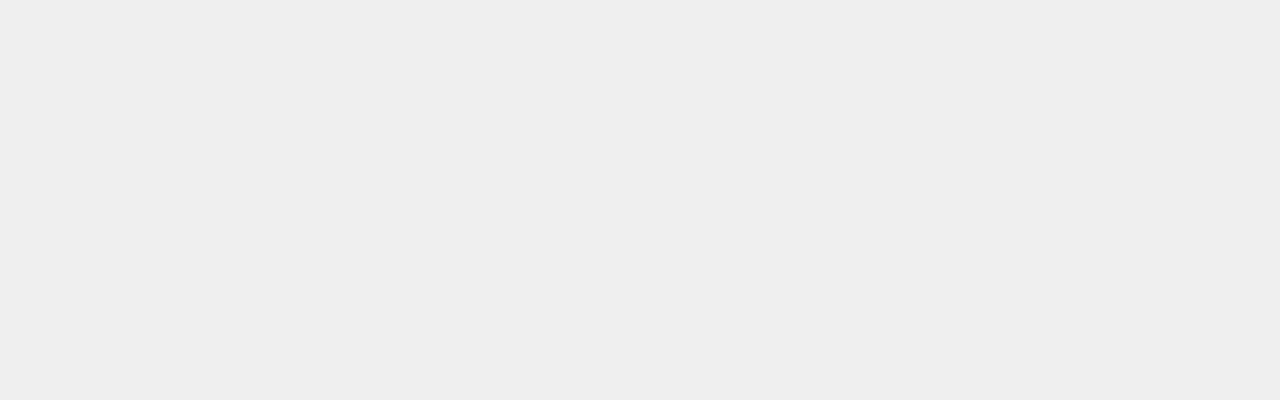
==== commit 814129e8: "correção" ====
--- a/index.html
+++ b/index.html
@@ -1,157 +1,257 @@
 <!DOCTYPE html>
 <html lang="pr-BR">
-
-<head>
-  <meta charset="UTF-8">
-  <meta name="viewport" content="width=device-width, initial-scale=1.0">
-  <title>Document</title>
-  <link rel="stylesheet" href="style.css">
-</head>
-
-<body>
-  <div class="bc_B5">
-    <div id="passasgens" class="container">
-      <header>
-        <img class="logo" src="img/logo.svg" alt="">
-        <nav class="fonte1 corB1 M">
-          <a class="atual" href="#passasgens">Passagens</a>
-          <a href="#quemsomos">Quem somos</a>
-          <a href="#contato">Contatos</a>
-        </nav>
-      </header>
-
-      <section id="home" class="parallax">
-        <div class="text">
-          <h1 class="fonte1 corB1 GG bold">Viajar ficou <br> fácil e seguro<span class="corA1 fonte3">.</span> </h1>
-          <p class="fonte2 corA3 M">Garanta sua passagem aérea e viaje sem preocupações!</p>
-          <button class="button1" onclick="enviarWhatsApp()">Fale conosco</button>
+  <head>
+    <meta charset="UTF-8" />
+    <meta name="viewport" content="width=device-width, initial-scale=1.0" />
+    <title>Document</title>
+    <link rel="stylesheet" href="style.css" />
+    <link rel="stylesheet" href="https://unpkg.com/swiper/swiper-bundle.min.css" />
+    <link
+      rel="stylesheet"
+      href="https://cdn.jsdelivr.net/npm/swiper@11/swiper-bundle.min.css"
+    />
+    <link
+      rel="stylesheet"
+      href="https://cdn.jsdelivr.net/npm/swiper@11/swiper-bundle.min.css"
+    />
+  </head>
+
+  <body>
+    <div class="bc_B5">
+      <div id="passasgens" class="container">
+        <header>
+          <img class="logo" src="img/logo.svg" alt="" />
+          <nav class="fonte1 corB1 M">
+            <a class="atual" href="#passasgens">Passagens</a>
+            <a href="#quemsomos">Quem somos</a>
+            <a href="#contato">Contatos</a>
+          </nav>
+        </header>
+
+        <section id="home" class="parallax">
+          <div class="text">
+            <h1 class="fonte1 corB1 GG bold">
+              Viajar ficou <br />
+              fácil e seguro<span class="corA1 fonte3">.</span>
+            </h1>
+            <p class="fonte2 corA3 M">
+              Garanta sua passagem aérea e viaje sem preocupações!
+            </p>
+            <button class="button1" onclick="enviarWhatsApp()">
+              Fale conosco
+            </button>
+          </div>
+          <div class="background-aviao"></div>
+          <div class="background-nuvens"></div>
+        </section>
+      </div>
+    </div>
+
+    <section class="container containerSpace">
+      <div class="div-form">
+        <div class="div_asks">
+          <div id="tipoVoo" class="select fonte2 corB5 D">
+            <div class="selected">
+              <div class="img_tipoVoo"></div>
+              <p
+                class="tipoVoo-textSelect"
+                data-default="Ida e Volta"
+                data-one="Ida"
+              ></p>
+              <img class="arrow" src="img/arrow_down.svg" alt="" />
+            </div>
+            <div class="options">
+              <div title="IdaVolta">
+                <input id="IdaVolta" name="option" type="radio" checked="" />
+                <label
+                  class="option"
+                  for="IdaVolta"
+                  data-txt="Ida e Volta"
+                ></label>
+              </div>
+              <div title="Ida">
+                <input id="Ida" name="option" type="radio" />
+                <label class="option" for="Ida" data-txt="Ida"></label>
+              </div>
+            </div>
+          </div>
+          <div id="tipoClasse" class="select fonte2 corB5 D">
+            <div class="selected">
+              <img src="img/icon_bag.svg" alt="" />
+              <p
+                class="tipoClasse-textSelect"
+                data-default="Econômica"
+                data-one="Premium"
+                data-two="Executiva"
+              ></p>
+              <img class="arrow" src="img/arrow_down.svg" alt="" />
+            </div>
+            <div class="options">
+              <div title="Economica">
+                <input id="economica" name="option1" type="radio" checked="" />
+                <label
+                  class="option1"
+                  for="economica"
+                  data-txt="Econômica"
+                ></label>
+              </div>
+              <div title="Premium">
+                <input id="premium" name="option1" type="radio" />
+                <label class="option1" for="premium" data-txt="Premium"></label>
+              </div>
+              <div title="Executiva">
+                <input id="executiva" name="option1" type="radio" />
+                <label
+                  class="option1"
+                  for="executiva"
+                  data-txt="Executiva"
+                ></label>
+              </div>
+            </div>
+          </div>
+          <div id="hospedagem" class="fonte2 corB5 D">
+            <div>
+              <input type="checkbox" id="cbx" style="display: none" />
+              <label for="cbx" class="check">
+                <svg width="18px" height="18px" viewBox="0 0 18 18">
+                  <path
+                    d="M1,9 L1,3.5 C1,2 2,1 3.5,1 L14.5,1 C16,1 17,2 17,3.5 L17,14.5 C17,16 16,17 14.5,17 L3.5,17 C2,17 1,16 1,14.5 L1,9 Z"
+                  ></path>
+                  <polyline points="1 9 7 14 15 4"></polyline>
+                </svg>
+              </label>
+            </div>
+            <label for="cbx" class="check1">Busco hospedagem e serviços</label>
+          </div>
         </div>
-        <div class="background-aviao"></div>
-        <div class="background-nuvens"></div>
-      </section>
-    </div>
-  </div>
-
-  <section class="container containerSpace">
-    <div class="div-form">
-      <div class="div_asks">
-        <div id="tipoVoo" class="select fonte2 corB5 D">
-          <div class="selected">
-            <div class="img_tipoVoo"></div>
-            <p class="tipoVoo-textSelect" data-default="Ida e Volta" data-one="Ida"></p>
-            <img class="arrow" src="img/arrow_down.svg" alt="">
-          </div>
-          <div class="options">
-            <div title="IdaVolta">
-              <input id="IdaVolta" name="option" type="radio" checked="" />
-              <label class="option" for="IdaVolta" data-txt="Ida e Volta"></label>
-            </div>
-            <div title="Ida">
-              <input id="Ida" name="option" type="radio" />
-              <label class="option" for="Ida" data-txt="Ida"></label>
-            </div>
+
+        <form action="post" id="form">
+          <div class="input_locais">
+            <div class="coolinput">
+              <label for="input_origem" class="text label1 fonte2 D bold corB5"
+                >Origem:</label
+              >
+              <label for="input_origem" class="label2">
+                <img src="img/icon_Trip.svg" alt="" />
+                <input
+                  type="text"
+                  placeholder=""
+                  id="input_origem"
+                  name="input_origem"
+                  class="input fonte2 PP regular corB5"
+                  required
+                />
+              </label>
+            </div>
+
+            <div class="input_detalhe"></div>
+
+            <div class="coolinput">
+              <label for="input_destino" class="text label1 fonte2 D bold corB5"
+                >Destino:</label
+              >
+              <label for="input_destino" class="label2">
+                <img src="img/icon_Location.svg" alt="" />
+                <input
+                  type="text"
+                  placeholder=""
+                  id="input_destino"
+                  name="input_destino"
+                  class="input fonte2 PP regular corB5"
+                  required
+                />
+              </label>
+            </div>
+          </div>
+          <div class="input_datas">
+            <div class="coolinput">
+              <label for="input_dataIda" class="text label1 fonte2 D bold corB5"
+                >Data Ida:</label
+              >
+              <label for="input_dataIda" class="label2">
+                <img src="img/icon_Calendar.svg" alt="" />
+                <input
+                  type="date"
+                  placeholder=""
+                  id="input_dataIda"
+                  name="input_dataIda"
+                  class="input fonte2 PP regular corB5"
+                  required
+                />
+              </label>
+            </div>
+            <div class="coolinput" id="dataVolta">
+              <label
+                for="input_dataVolta"
+                class="text label1 fonte2 D bold corB5"
+                >Data Volta:</label
+              >
+              <label for="input_dataVolta" class="label2">
+                <img src="img/icon_Calendar.svg" alt="" />
+                <input
+                  type="date"
+                  placeholder=""
+                  id="input_dataVolta"
+                  name="input_dataVolta"
+                  class="input fonte2 PP regular corB5"
+                  required
+                />
+              </label>
+            </div>
+          </div>
+
+          <label class="label_submit">
+            <img src="img/icon_submit.svg" alt="" />
+            <input
+              type="submit"
+              value=""
+              class="input_submit"
+              id="input_submit"
+            />
+            <p class="fonte2 corB1 PP">Solicitar</p>
+          </label>
+        </form>
+      </div>
+    </section>
+
+    <section
+      id="destinosNacionais"
+      class="container containerSpace containerSection"
+    >
+      <div class="div-infos">
+        <h2 class="fonte1 corA1 MM">
+          Destinos nacionais<span class="fonte3">.</span>
+        </h2>
+        <h3 class="fonte2 corB5 G LH_G bold">
+          Novas ofertas <br />
+          <span class="fonte2 corB5 MM semiBold">imperdíveis</span>
+        </h3>
+        <p class="fonte2 corB4 P regular">
+          Não perca promoções exclusivas. <br />
+          Escolha sua próxima viagem e nos cuidaremos de tudo!
+        </p>
+      </div>
+      <div class="carousel1-container">
+        <div class="swiper">
+          <div class="swiper-wrapper">
+            <div class="swiper-slide">Card 1</div>
+            <div class="swiper-slide">Card 2</div>
+            <div class="swiper-slide">Card 3</div>
+            <div class="swiper-slide">Card 4</div>
+            <div class="swiper-slide">Card 5</div>
           </div>
         </div>
-        <div id="tipoClasse" class="select fonte2 corB5 D">
-          <div class="selected">
-            <img src="img/icon_bag.svg" alt="">
-            <p class="tipoClasse-textSelect" data-default="Econômica" data-one="Premium" data-two="Executiva"></p>
-            <img class="arrow" src="img/arrow_down.svg" alt="">
-          </div>
-          <div class="options">
-            <div title="Economica">
-              <input id="economica" name="option1" type="radio" checked="" />
-              <label class="option1" for="economica" data-txt="Econômica"></label>
-            </div>
-            <div title="Premium">
-              <input id="premium" name="option1" type="radio" />
-              <label class="option1" for="premium" data-txt="Premium"></label>
-            </div>
-            <div title="Executiva">
-              <input id="executiva" name="option1" type="radio" />
-              <label class="option1" for="executiva" data-txt="Executiva"></label>
-            </div>
-          </div>
+        <div class="pagination_">
+          <div class="swiper-button-prev"></div>
+          <div class="swiper-button-next"></div>
         </div>
-        <div id="hospedagem" class="fonte2 corB5 D">
-          <div>
-            <input type="checkbox" id="cbx" style="display: none;">
-            <label for="cbx" class="check">
-              <svg width="18px" height="18px" viewBox="0 0 18 18">
-                <path d="M1,9 L1,3.5 C1,2 2,1 3.5,1 L14.5,1 C16,1 17,2 17,3.5 L17,14.5 C17,16 16,17 14.5,17 L3.5,17 C2,17 1,16 1,14.5 L1,9 Z"></path>
-                <polyline points="1 9 7 14 15 4"></polyline>
-              </svg>
-            </label>
-          </div>
-          <label for="cbx" class="check1">Busco hospedagem e serviços</label>
-        </div>
-      </div>
-
-      <form action="post" id="form">
-        <div class="input_locais">
-          <div class="coolinput">
-            <label for="input_origem" class="text label1 fonte2 D bold corB5">Origem:</label>
-            <label for="input_origem" class="label2">
-              <img src="img/icon_Trip.svg" alt="">
-              <input type="text" placeholder="" id="input_origem" name="input_origem" class="input fonte2 PP regular corB5" required>
-            </label>
-          </div>
-
-          <div class="input_detalhe"></div>
-
-          <div class="coolinput">
-            <label for="input_destino" class="text label1 fonte2 D bold corB5">Destino:</label>
-            <label for="input_destino" class="label2">
-              <img src="img/icon_Location.svg" alt="">
-              <input type="text" placeholder="" id="input_destino" name="input_destino" class="input fonte2 PP regular corB5" required>
-            </label>
-
-          </div>
-        </div>
-        <div class="input_datas">
-          <div class="coolinput">
-            <label for="input_dataIda" class="text label1 fonte2 D bold corB5">Data Ida:</label>
-            <label for="input_dataIda" class="label2">
-              <img src="img/icon_Calendar.svg" alt="">
-              <input type="date" placeholder="" id="input_dataIda" name="input_dataIda" class="input fonte2 PP regular corB5" required>
-            </label>
-          </div>
-          <div class="coolinput" id="dataVolta">
-            <label for="input_dataVolta" class="text label1 fonte2 D bold corB5">Data Volta:</label>
-            <label for="input_dataVolta" class="label2">
-              <img src="img/icon_Calendar.svg" alt="">
-              <input type="date" placeholder="" id="input_dataVolta" name="input_dataVolta" class="input fonte2 PP regular corB5" required>
-            </label>
-          </div>
-        </div>
-
-        <label class="label_submit">
-          <img src="img/icon_submit.svg" alt="">
-          <input type="submit" value="" class="input_submit" id="input_submit">
-          <p class="fonte2 corB1 PP">Solicitar</p>
-        </label>
-      </form>
-    </div>
-  </section>
-
-  <section id="destinosNacionais" class="container containerSpace containerSection">
-    <div class="div-infos">
-      <h2 class="fonte1 corA1 MM">Destinos nacionais<span class="fonte3">.</span></h2>
-      <h3 class="fonte2 corB5 G LH_G bold">Novas ofertas <br>
-        <span class="fonte2 corB5 MM semiBold">imperdíveis</span>
-      </h3>
-      <p class="fonte2 corB4 P regular">Não perca promoções exclusivas. <br>
-        Escolha sua próxima viagem e nos cuidaremos de tudo!</p>
-    </div>
-    <div class="carousel1">
-
-    </div>
-  </section>
-
-
-  <script src="JS/homeAnimation.js"></script>
-  <script src="JS/mngWpp.js"></script>
-
-</body>
-
-</html>+      </div>
+    </section>
+
+    <script src="https://unpkg.com/swiper/swiper-bundle.min.js"></script>
+    <script src="https://cdn.jsdelivr.net/npm/swiper@11/swiper-bundle.min.js"></script>
+    <script src="JS/homeAnimation.js"></script>
+    <script src="JS/mngWpp.js"></script>
+    <script src="JS/carousel1.js"></script>
+  </body>
+</html>
--- a/style.css
+++ b/style.css
@@ -6,6 +6,7 @@
 @import "estilos/formSolicitar.css";
 @import "estilos/formSolicitarButtons.css";
 @import "estilos/sections.css";
+@import "estilos/carousel1.css";
 
 @import url("https://fonts.googleapis.com/css2?family=Poppins:ital,wght@0,100;0,200;0,300;0,400;0,500;0,600;0,700;0,800;0,900;1,100;1,200;1,300;1,400;1,500;1,600;1,700;1,800;1,900&family=Roboto:ital,wght@0,100..900;1,100..900&display=swap");
 @font-face {
